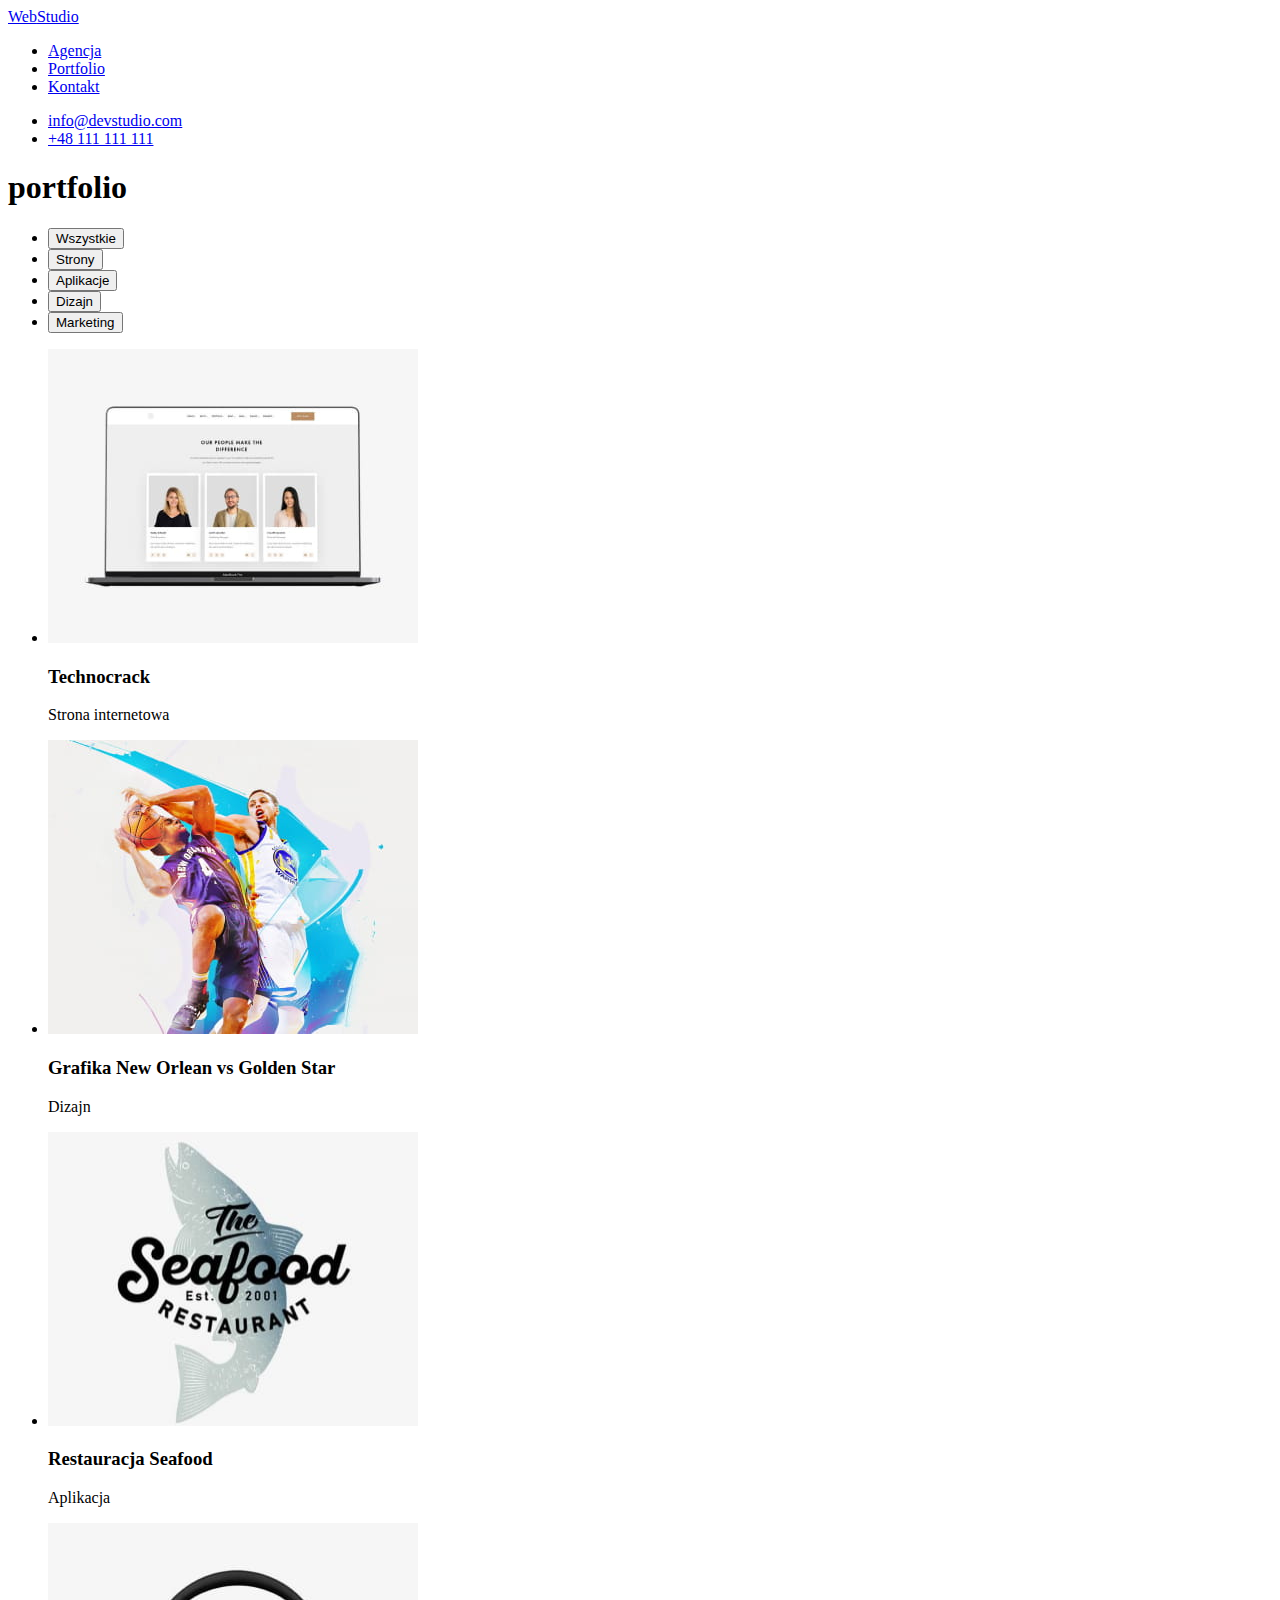
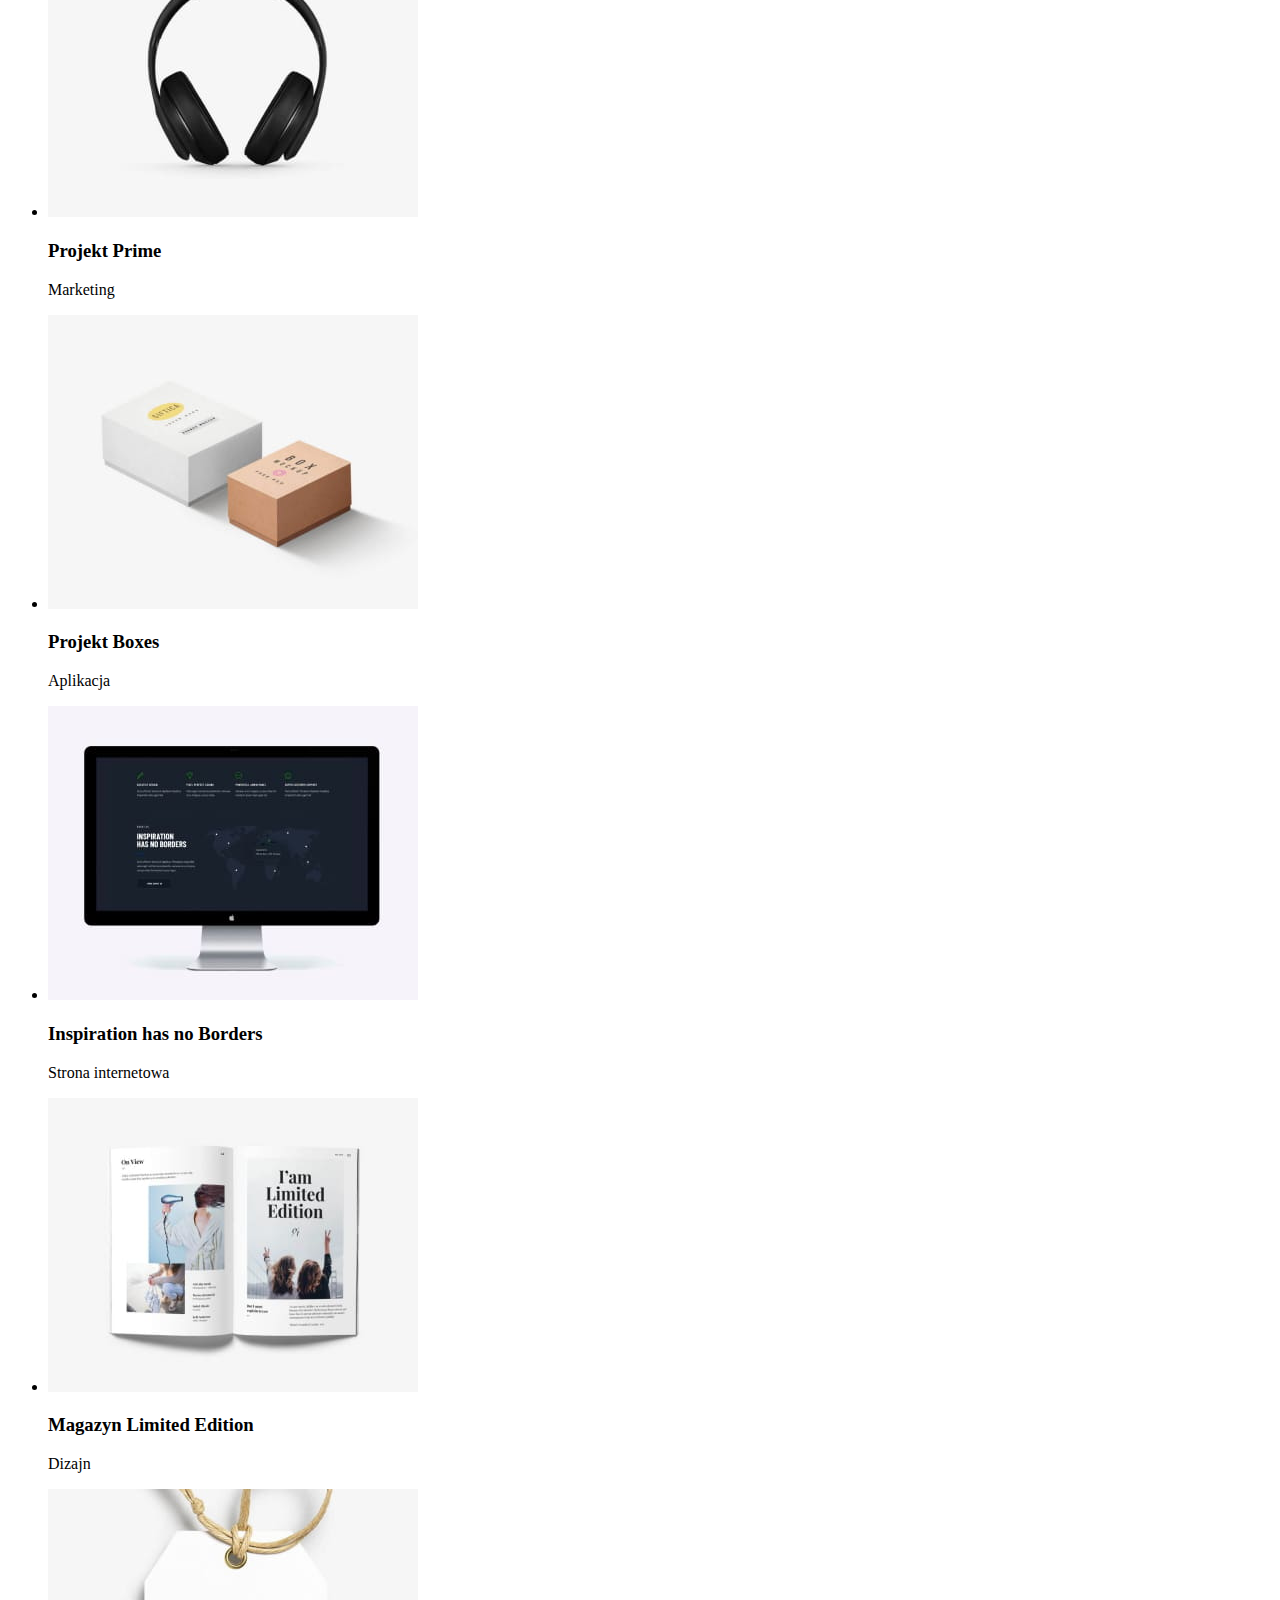
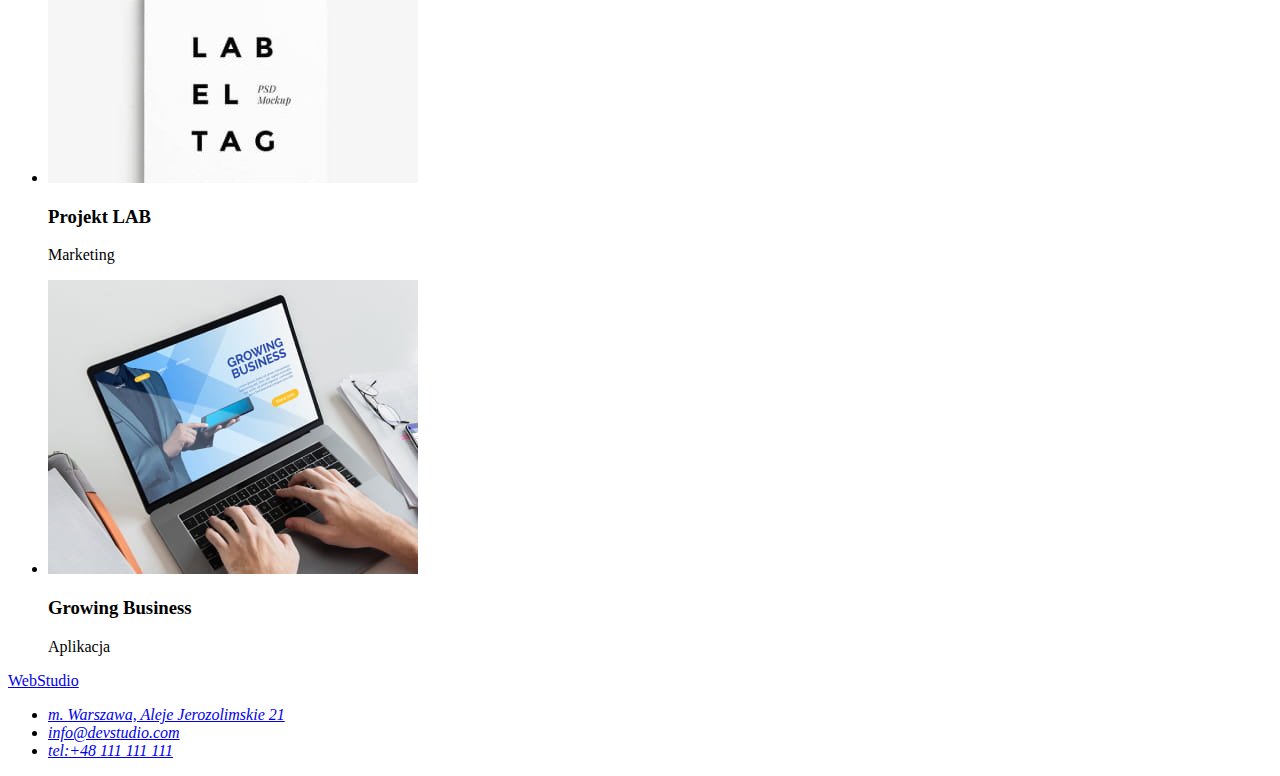
==== portfolio.html @ 1d1ec751 "dodanie plików" ====
<!DOCTYPE html>
<html lang="pl">
  <head>
    <meta charset="UTF-8" />
    <meta http-equiv="X-UA-Compatible" content="IE=edge" />
    <meta name="viewport" content="width=device-width, initial-scale=1.0" />
    <title>Portfolio</title>
    <link
      rel="stylesheet"
      href="https://cdnjs.cloudflare.com/ajax/libs/modern-normalize/1.1.0/modern-normalize.min.css"
      integrity="sha512-wpPYUAdjBVSE4KJnH1VR1HeZfpl1ub8YT/NKx4PuQ5NmX2tKuGu6U/JRp5y+Y8XG2tV+wKQpNHVUX03MfMFn9Q=="
      crossorigin="anonymous"
      referrerpolicy="no-referrer"
    />
    <link rel="preconnect" href="https://fonts.googleapis.com" />
    <link rel="preconnect" href="https://fonts.gstatic.com" crossorigin />

    <link
      href="https://fonts.googleapis.com/css2?family=Raleway:wght@700&family=Roboto:wght@400;500;700;900&display=swap"
      rel="stylesheet"
    />

    <link href="./css/styles.css" rel="stylesheet" />
  </head>
  <body>
    <header class="boxfirst">
      <div class="container container-first">
        <a href="index.html" class="brandname"><span class="pieceofbrand">Web</span>Studio</a>
        <!--dodaję span żeby kolor Web były inny od Studio-->
        <nav>
          <ul class="list-upper">
            <li>
              <a href="index.html" class="nav-link">Agencja</a>
            </li>
            <li><a href="portfolio.html" class="nav-link currentsite">Portfolio</a></li>
            <li><a href="#Kontakt" class="nav-link">Kontakt</a></li>
          </ul>
        </nav>
        <ul class="contact-links list-upper">
          <li><a href="mailto:info@devstudio.com">info@devstudio.com</a></li>
          <li><a href="tel:+48111111111">+48 111 111 111</a></li>
        </ul>
      </div>
    </header>
    <main>
      <section class="section">
        <div class="container">
          <h1 class="visually-hidden">portfolio</h1>
          <ul class="list-of-buttons">
            <li>
              <button type="button" class="button-next">Wszystkie</button>
            </li>
            <li><button type="button" class="button-next">Strony</button></li>
            <li><button type="button" class="button-next">Aplikacje</button></li>
            <li><button type="button" class="button-next">Dizajn</button></li>
            <li><button type="button" class="button-next">Marketing</button></li>
          </ul>
          <ul class="list-of-images-portfolio">
            <li class="image-border">
              <img
                src="./images/technocrack.jpg"
                alt="zespół pracowników na ekranie monitora"
                width="370"
                height="294"
              />
              <div class="border">
              <h3 class="portfolioheader">Technocrack</h3>
              <p class="portfoliodescription">Strona internetowa</p></div>
            </li>
            <li class="image-border">
              <img
                src="./images/neworlean.jpg"
                alt="grafika przedstawiająca koszykarzy"
                width="370"
                height="294"
              />
              <div class="border">
              <h3 class="portfolioheader">Grafika New Orlean vs Golden Star</h3>
              <p class="portfoliodescription">Dizajn</p></div>
            </li>
            <li class="image-border">
              <img src="./images/restaurant.jpg" alt="logo restauracji" width="370" height="294" />
              <div class="border"><h3 class="portfolioheader">Restauracja Seafood</h3>
              <p class="portfoliodescription">Aplikacja</p></div>
            </li>
            <li class="image-border">
              <img src="./images/project-prime.jpg" alt="słuchawki" width="370" height="294" />
              <div class="border"><h3 class="portfolioheader">Projekt Prime</h3>
              <p class="portfoliodescription">Marketing</p></div>
            </li>
            <li class="image-border">
              <img src="./images/project-boxex.jpg" alt="dwa pudełka" width="370" height="294" />
              <div class="border"><h3 class="portfolioheader">Projekt Boxes</h3>
              <p class="portfoliodescription">Aplikacja</p></div>
            </li>
            <li class="image-border">
              <img src="./images/inspiration.jpg" alt="ekran monitora" width="370" height="294" />
              <div class="border"><h3 class="portfolioheader">Inspiration has no Borders</h3>
              <p class="portfoliodescription">Strona internetowa</p></div>
            </li>
            <li class="image-border">
              <img src="./images/magazine.jpg" alt="otwarte czasopismo" width="370" height="294" />
              <div class="border"><h3 class="portfolioheader">Magazyn Limited Edition</h3>
              <p class="portfoliodescription">Dizajn</p></div>
            </li>
            <li class="image-border">
              <img
                src="./images/project-lab.jpg"
                alt="etykieta z nazwą projektu"
                width="370"
                height="294"
              /><div class="border">
              <h3 class="portfolioheader">Projekt LAB</h3>
              <p class="portfoliodescription">Marketing</p></div>
            </li>
            <li class="image-border">
              <img
                src="./images/growing-business.jpg"
                alt="otwarty laptop"
                width="370"
                height="294"
              /><div class="border">
              <h3 class="portfolioheader">Growing Business</h3>
              <p class="portfoliodescription">Aplikacja</p></div>
            </li>
          </ul>
        </div>
      </section>
    </main>
    <footer class="footer">
      <div class="container container-footer">
      <a href="index.html" class="brandnamefooter"><span class="pieceofbrand">Web</span>Studio</a>
      <address>
        <ul class="footerlist">
          <li>
            <a href="https://www.google.pl/" class="localization"
              >m. Warszawa, Aleje Jerozolimskie 21</a
            >
          </li>
          <li><a href="mailto:info@devstudio.com" class="contactfooter">info@devstudio.com</a></li>
          <li><a href="tel:+48111111111" class="contactfooter">tel:+48 111 111 111</a></li>
        </ul>
      </address>
    </footer>
  </div>
  </body>
</html>
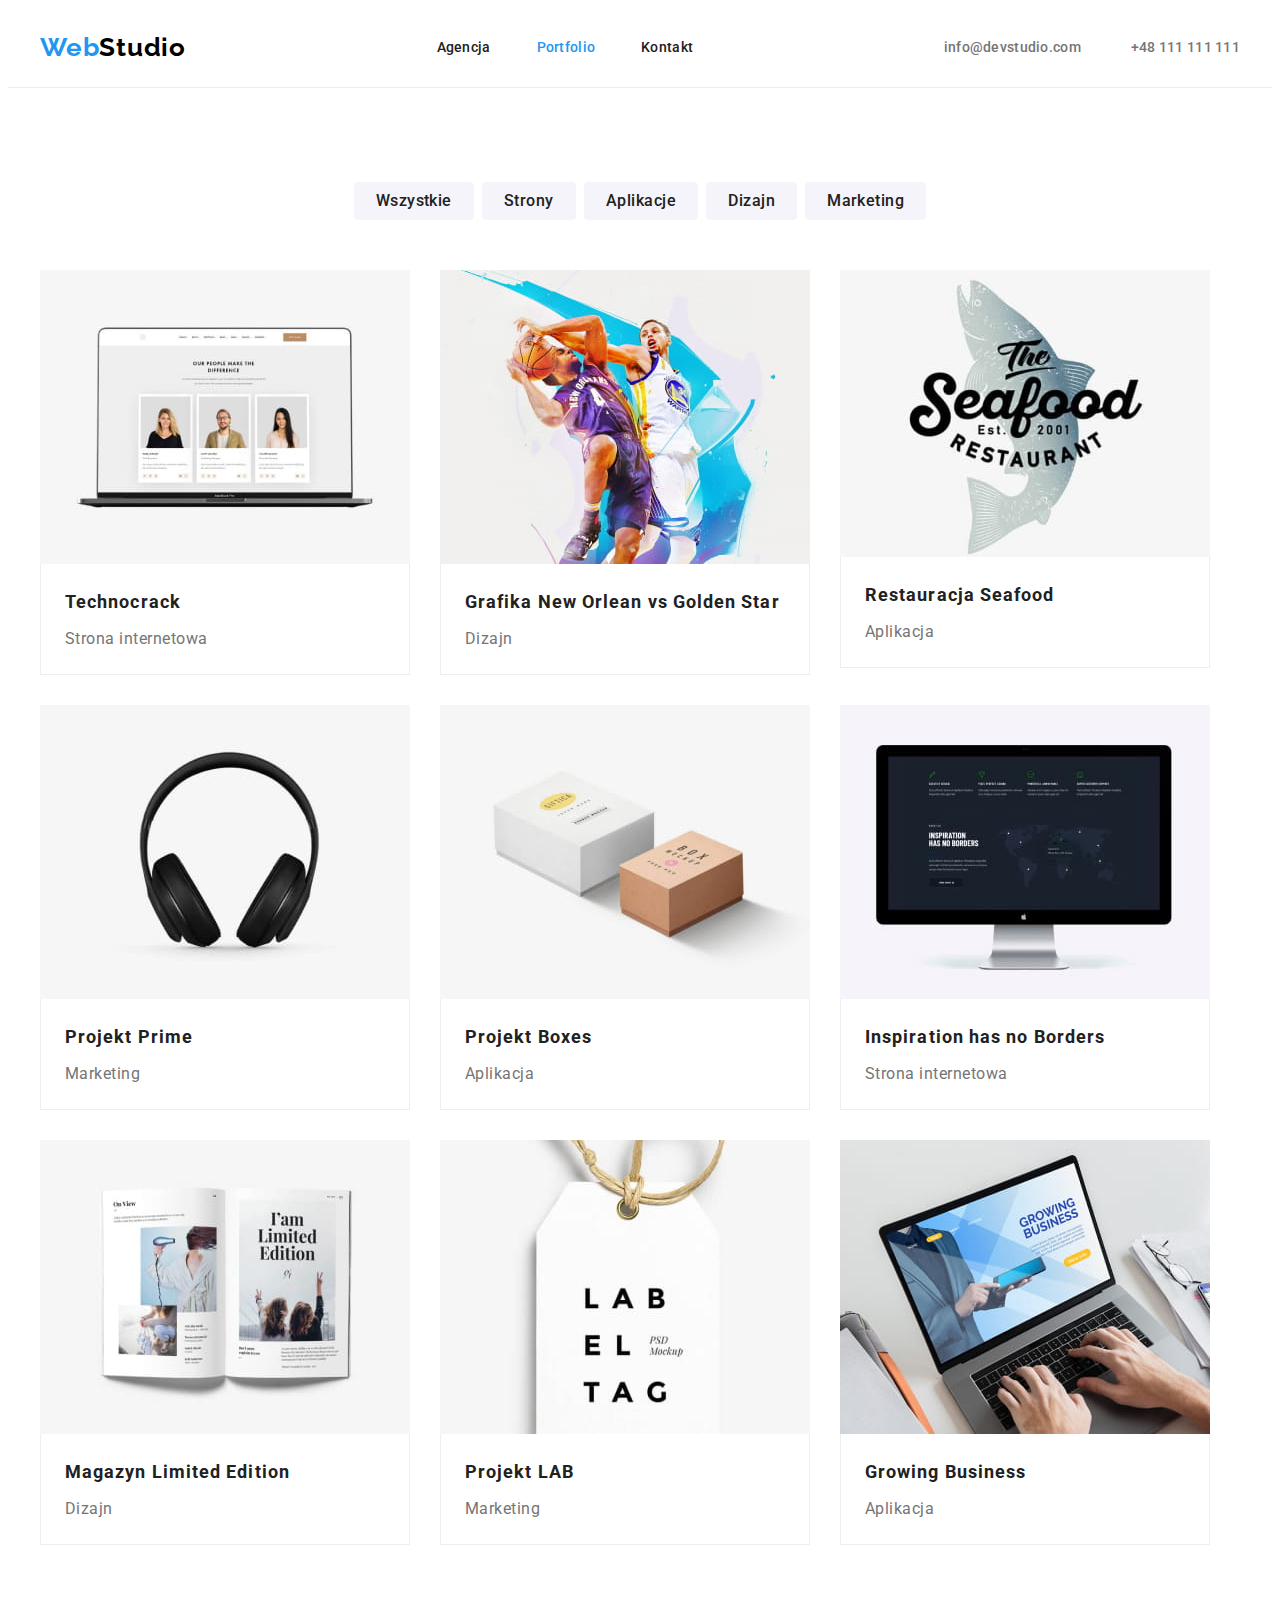
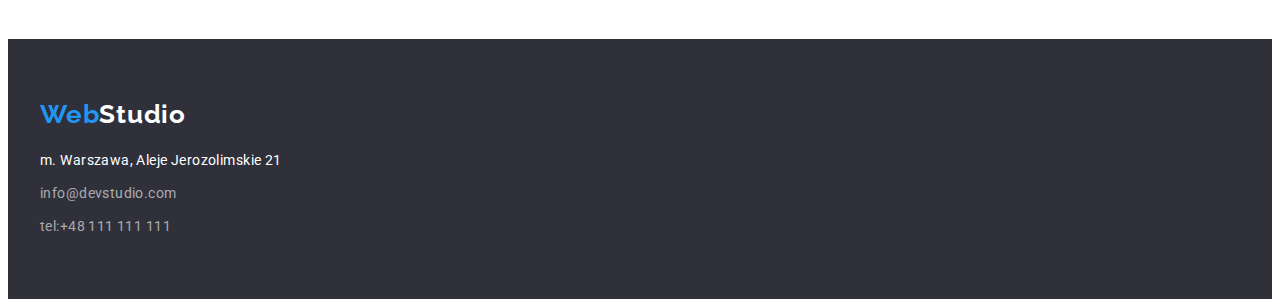
==== commit 1f07d25d: "zmiana" ====
--- a/portfolio.html
+++ b/portfolio.html
@@ -20,7 +20,7 @@
       rel="stylesheet"
     />
 
-    <link href="./css/styles.css" rel="stylesheet" />
+    <link href="./CSS/styles.css" rel="stylesheet" />
   </head>
   <body>
     <header class="boxfirst">
--- a/CSS/styles.css
+++ b/CSS/styles.css
@@ -0,0 +1,309 @@
+*,
+*::before *::after {
+  margin: 0;
+  padding: 0;
+}
+
+:root {
+  --brandcolor: #212121;
+  --secondcolor: #000000;
+  --thirdcolor: #757575;
+  --fourthcolor: #2196f3;
+  --fifhtcolor: #ffffff;
+  --sixthcolor: #2f303a;
+  --seventhcolor: #e5e5e5;
+  --eighthcolor: rgba (255, 255, 255, 0.6);
+  --ninthcolor: #f5f4fa;
+  --tenthcolor: #eeeeee;
+}
+body {
+  font-family: 'Roboto', sans-serif;
+  font-size: 14px;
+  color: var(--brandcolor);
+  background: var(--fifhtcolor);
+  letter-spacing: 0.03em;
+}
+h1,
+h2,
+h3,
+p {
+  margin: 0 auto;
+}
+img {
+  max-width: 100%;
+  height: auto;
+  display: block;
+}
+ul {
+  list-style: none;
+  padding: 0;
+  margin: 0;
+}
+a {
+  text-decoration: none;
+}
+button {
+  display: block;
+  cursor: pointer;
+  border-radius: 4px;
+  border: none;
+}
+.container {
+  width: 1200px;
+  margin: 0 auto;
+  padding: 0 15px;
+}
+.section {
+  padding-top: 94px;
+  padding-bottom: 94px;
+}
+.footer {
+  background-color: var(--sixthcolor);
+  padding-top: 60px;
+  padding-bottom: 60px;
+}
+
+.boxfirst {
+  margin: 0 auto;
+  border-bottom: 1px solid #ececec;
+}
+.container-first {
+  display: flex;
+  align-items: center;
+  padding-top: 24px;
+  padding-bottom: 25px;
+}
+.brandname {
+  font-family: 'Raleway';
+  font-size: 26px;
+  font-weight: 700;
+  color: var(--secondcolor);
+  margin-right: auto;
+  letter-spacing: 0.03em;
+}
+.pieceofbrand {
+  color: var(--fourthcolor);
+}
+.nav-link {
+  font-weight: 500;
+  text-align: left;
+  color: currentColor;
+}
+.currentsite {
+  color: var(--fourthcolor);
+}
+.list-upper {
+  display: flex;
+  gap: 46px;
+  letter-spacing: 0.02em;
+}
+.nav-link:hover,
+.nav-link:focus,
+.contact-links a:hover,
+.contact-links a:focus {
+  color: var(--fourthcolor);
+  cursor: pointer;
+}
+.contact-links {
+  font-weight: 500;
+  color: var(--thirdcolor);
+  margin-left: auto;
+  gap: 50px;
+}
+.contact-links a {
+  color: inherit;
+}
+.main-section {
+  background-color: var(--sixthcolor);
+  padding-top: 200px;
+  padding-bottom: 200px;
+}
+.main-header {
+  font-size: 44px;
+  font-weight: 900;
+  line-height: 1.36;
+  letter-spacing: 0.06em;
+  text-align: center;
+  color: var(--fifhtcolor);
+  margin-bottom: 30px;
+  width: 696px;
+}
+.buttonfirst {
+  font-size: 16px;
+  font-weight: 700;
+  line-height: 1.88;
+  letter-spacing: 0.06em;
+  text-align: center;
+  background-color: var(--fourthcolor);
+  color: #ffffff;
+  font-family: 'Roboto';
+  padding: 10px 41px;
+  align-items: center;
+  margin: 0 auto;
+}
+.list {
+  display: flex;
+  gap: 30px;
+}
+
+.loremitem {
+  flex-basis: calc((100%- 90px) / 4);
+}
+.section-ourteam {
+  padding-top: 0;
+}
+
+.visually-hidden {
+  position: absolute;
+  width: 1px;
+  height: 1px;
+  margin: -1px;
+  border: 0;
+  padding: 0;
+
+  white-space: nowrap;
+  clip-path: inset(100%);
+  clip: rect(0 0 0 0);
+  overflow: hidden;
+}
+.loremheader {
+  letter-spacing: 0.03em;
+  font-weight: 700;
+  color: var(--brandcolor);
+  margin-top: 0;
+  margin-bottom: 10px;
+}
+.loremdescrition {
+  line-height: 1.71;
+  text-align: left;
+  color: var(--thirdcolor);
+}
+.secondheader {
+  letter-spacing: 0.03em;
+  font-size: 36px;
+  font-weight: 700;
+  text-align: center;
+  color: var(--brandcolor);
+  margin-bottom: 50px;
+}
+.background-lastsection {
+  background-color: var(--ninthcolor);
+}
+
+.emloyee {
+  border-radius: [object Object]px;
+  background-color: var(--fifhtcolor);
+  box-shadow: 0px 1px 3px rgba(0, 0, 0, 0.12), 0px 1px 1px rgba(0, 0, 0, 0.14),
+    0px 2px 1px rgba(0, 0, 0, 0.2);
+  border-radius: 0px 0px 4px 4px;
+}
+.thirdheader {
+  letter-spacing: 0.03em;
+  font-size: 16px;
+  font-weight: 500;
+  text-align: center;
+  color: var(--brandcolor);
+  margin-bottom: 10px;
+}
+.employee-description {
+  padding-top: 30px;
+  padding-bottom: 30px;
+}
+.position {
+  font-size: 16px;
+  font-weight: 400;
+  text-align: center;
+  color: var(--thirdcolor);
+  letter-spacing: 0.03em;
+}
+.contactfooter {
+  line-height: 1.71;
+  color: rgba(255, 255, 255, 0.6);
+  font-style: normal;
+}
+.contactfooter:hover,
+.contactfooter:focus {
+  color: var(--fourthcolor);
+  cursor: pointer;
+}
+.localization {
+  display: block;
+  line-height: 1.71;
+  color: var(--fifhtcolor);
+  font-style: normal;
+}
+.footerlist {
+  display: block;
+}
+.footerlist > li:not(:last-child) {
+  margin-bottom: 9px;
+}
+.brandnamefooter {
+  display: block;
+  font-family: 'Raleway';
+  font-size: 26px;
+  font-weight: 700;
+  text-align: left;
+  color: var(--fifhtcolor);
+  margin-bottom: 20px;
+  letter-spacing: 0.03em;
+}
+
+.button-next {
+  border-radius: 4px;
+  font-size: 16px;
+  font-weight: 500;
+  text-align: center;
+  background-color: var(--ninthcolor);
+  color: var(--brandcolor);
+  font-family: 'Roboto';
+  padding: 6px 22px;
+  letter-spacing: 0.03em;
+  line-height: 1.62;
+}
+.list-of-buttons {
+  display: flex;
+  justify-content: center;
+  gap: 8px;
+  margin-bottom: 50px;
+}
+.button-next:hover,
+.button-next:focus {
+  color: var(--fifhtcolor);
+  background-color: var(--fourthcolor);
+  cursor: pointer;
+}
+
+.list-of-images-portfolio {
+  display: flex;
+  gap: 30px;
+  flex-wrap: wrap;
+}
+.image-border {
+  width: 370px;
+}
+.border {
+  padding-top: 20px;
+  border-right: 1px solid #eeeeee;
+  border-bottom: 1px solid #eeeeee;
+  border-left: 1px solid #eeeeee;
+  padding-left: 24px;
+  padding-right: 24px;
+  padding-bottom: 20px;
+}
+.portfolioheader {
+  font-size: 18px;
+  font-weight: 700;
+  line-height: 2;
+  letter-spacing: 0.06em;
+  text-align: left;
+  color: var(--brandcolor);
+  margin-bottom: 4px;
+}
+.portfoliodescription {
+  font-size: 16px;
+  line-height: 1.88;
+  text-align: left;
+  color: var(--thirdcolor);
+  letter-spacing: 0.03em;
+}
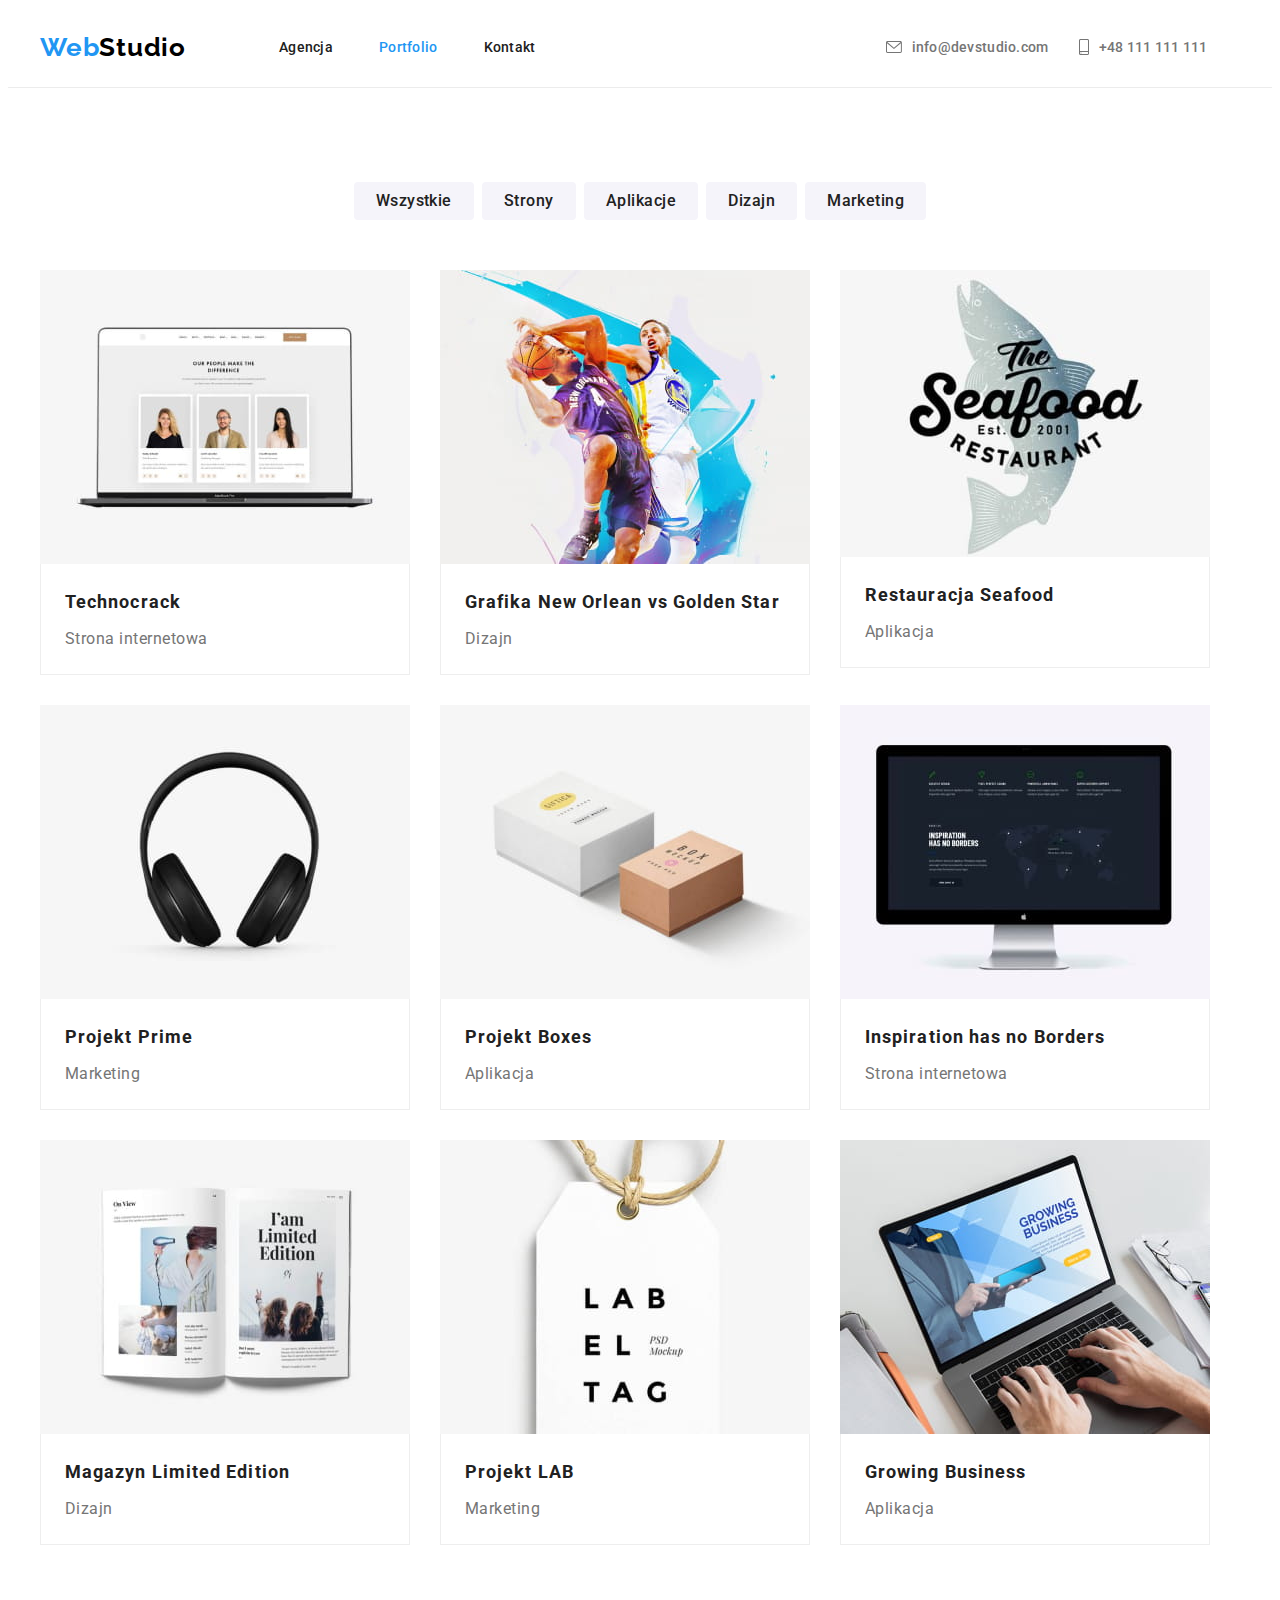
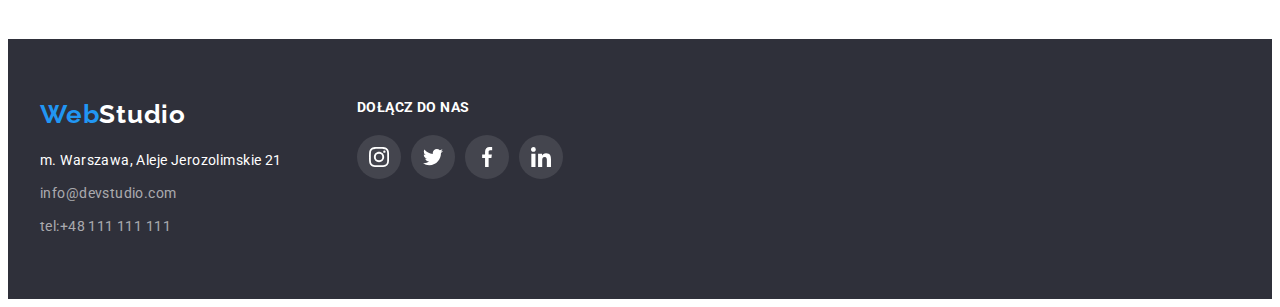
==== commit f4180ed2: "fin" ====
--- a/portfolio.html
+++ b/portfolio.html
@@ -37,8 +37,22 @@
           </ul>
         </nav>
         <ul class="contact-links list-upper">
-          <li><a href="mailto:info@devstudio.com">info@devstudio.com</a></li>
-          <li><a href="tel:+48111111111">+48 111 111 111</a></li>
+          <li>
+            <a class="mail" href="mailto:info@devstudio.com">
+              <svg class="post-img" width="16" height="12">
+                <use href="./icons.svg#icon-envelope"></use>
+              </svg>
+              info@devstudio.com</a
+            >
+          </li>
+          <li>
+            <a class="smartphone" href="tel:+48111111111">
+              <svg class="smartphone-img" width="10" height="16">
+                <use href="./icons.svg#icon-smartphone"></use>
+              </svg>
+              +48 111 111 111</a
+            >
+          </li>
         </ul>
       </div>
     </header>
@@ -64,8 +78,9 @@
                 height="294"
               />
               <div class="border">
-              <h3 class="portfolioheader">Technocrack</h3>
-              <p class="portfoliodescription">Strona internetowa</p></div>
+                <h3 class="portfolioheader">Technocrack</h3>
+                <p class="portfoliodescription">Strona internetowa</p>
+              </div>
             </li>
             <li class="image-border">
               <img
@@ -75,33 +90,44 @@
                 height="294"
               />
               <div class="border">
-              <h3 class="portfolioheader">Grafika New Orlean vs Golden Star</h3>
-              <p class="portfoliodescription">Dizajn</p></div>
+                <h3 class="portfolioheader">Grafika New Orlean vs Golden Star</h3>
+                <p class="portfoliodescription">Dizajn</p>
+              </div>
             </li>
             <li class="image-border">
               <img src="./images/restaurant.jpg" alt="logo restauracji" width="370" height="294" />
-              <div class="border"><h3 class="portfolioheader">Restauracja Seafood</h3>
-              <p class="portfoliodescription">Aplikacja</p></div>
+              <div class="border">
+                <h3 class="portfolioheader">Restauracja Seafood</h3>
+                <p class="portfoliodescription">Aplikacja</p>
+              </div>
             </li>
             <li class="image-border">
               <img src="./images/project-prime.jpg" alt="słuchawki" width="370" height="294" />
-              <div class="border"><h3 class="portfolioheader">Projekt Prime</h3>
-              <p class="portfoliodescription">Marketing</p></div>
+              <div class="border">
+                <h3 class="portfolioheader">Projekt Prime</h3>
+                <p class="portfoliodescription">Marketing</p>
+              </div>
             </li>
             <li class="image-border">
               <img src="./images/project-boxex.jpg" alt="dwa pudełka" width="370" height="294" />
-              <div class="border"><h3 class="portfolioheader">Projekt Boxes</h3>
-              <p class="portfoliodescription">Aplikacja</p></div>
+              <div class="border">
+                <h3 class="portfolioheader">Projekt Boxes</h3>
+                <p class="portfoliodescription">Aplikacja</p>
+              </div>
             </li>
             <li class="image-border">
               <img src="./images/inspiration.jpg" alt="ekran monitora" width="370" height="294" />
-              <div class="border"><h3 class="portfolioheader">Inspiration has no Borders</h3>
-              <p class="portfoliodescription">Strona internetowa</p></div>
+              <div class="border">
+                <h3 class="portfolioheader">Inspiration has no Borders</h3>
+                <p class="portfoliodescription">Strona internetowa</p>
+              </div>
             </li>
             <li class="image-border">
               <img src="./images/magazine.jpg" alt="otwarte czasopismo" width="370" height="294" />
-              <div class="border"><h3 class="portfolioheader">Magazyn Limited Edition</h3>
-              <p class="portfoliodescription">Dizajn</p></div>
+              <div class="border">
+                <h3 class="portfolioheader">Magazyn Limited Edition</h3>
+                <p class="portfoliodescription">Dizajn</p>
+              </div>
             </li>
             <li class="image-border">
               <img
@@ -109,9 +135,11 @@
                 alt="etykieta z nazwą projektu"
                 width="370"
                 height="294"
-              /><div class="border">
-              <h3 class="portfolioheader">Projekt LAB</h3>
-              <p class="portfoliodescription">Marketing</p></div>
+              />
+              <div class="border">
+                <h3 class="portfolioheader">Projekt LAB</h3>
+                <p class="portfoliodescription">Marketing</p>
+              </div>
             </li>
             <li class="image-border">
               <img
@@ -119,29 +147,71 @@
                 alt="otwarty laptop"
                 width="370"
                 height="294"
-              /><div class="border">
-              <h3 class="portfolioheader">Growing Business</h3>
-              <p class="portfoliodescription">Aplikacja</p></div>
+              />
+              <div class="border">
+                <h3 class="portfolioheader">Growing Business</h3>
+                <p class="portfoliodescription">Aplikacja</p>
+              </div>
             </li>
           </ul>
         </div>
       </section>
     </main>
     <footer class="footer">
-      <div class="container container-footer">
-      <a href="index.html" class="brandnamefooter"><span class="pieceofbrand">Web</span>Studio</a>
-      <address>
-        <ul class="footerlist">
-          <li>
-            <a href="https://www.google.pl/" class="localization"
-              >m. Warszawa, Aleje Jerozolimskie 21</a
-            >
-          </li>
-          <li><a href="mailto:info@devstudio.com" class="contactfooter">info@devstudio.com</a></li>
-          <li><a href="tel:+48111111111" class="contactfooter">tel:+48 111 111 111</a></li>
-        </ul>
-      </address>
+      <div class="container footercontainer">
+        <div class="footerbrandparagraph">
+          <a href="index.html" class="brandnamefooter"
+            ><span class="pieceofbrand">Web</span>Studio</a
+          >
+          <address>
+            <ul class="footerlist">
+              <li>
+                <a href="https://www.google.pl/" class="localization"
+                  >m. Warszawa, Aleje Jerozolimskie 21</a
+                >
+              </li>
+              <li>
+                <a href="mailto:info@devstudio.com" class="contactfooter">info@devstudio.com</a>
+              </li>
+              <li><a href="tel:+48111111111" class="contactfooter">tel:+48 111 111 111</a></li>
+            </ul>
+          </address>
+        </div>
+        <div class="footersocials">
+          <p class="joinus">dołącz do nas</p>
+          <ul class="flexclickfooter">
+            <li>
+              <a href="https://www.instagram.com/" target="_blank"
+                ><svg class="instagramclick clickfooter" width="44" height="44">
+                  <use
+                    width="20"
+                    x="12"
+                    class="org"
+                    href="./sprite.svg#icon-instagramorg"
+                  ></use></svg
+              ></a>
+            </li>
+            <li>
+              <a href="https://www.twitter.com/" target="_blank"
+                ><svg class="twitterclick clickfooter" width="44" height="44">
+                  <use width="20" x="12" href="./icons.svg#icon-twitterorg"></use></svg
+              ></a>
+            </li>
+            <li>
+              <a href="https://www.facebook.com/" target="_blank"
+                ><svg class="facebookclick clickfooter" width="44" height="44">
+                  <use width="20" x="12" href="./icons.svg#icon-facebookorg"></use></svg
+              ></a>
+            </li>
+            <li>
+              <a href="https://www.linkedin.com/" target="_blank"
+                ><svg class="linkedinclick clickfooter" width="44" height="44">
+                  <use width="20px" x="12" class="org" href="./icons.svg#icon-linkedin"></use></svg
+              ></a>
+            </li>
+          </ul>
+        </div>
+      </div>
     </footer>
-  </div>
   </body>
 </html>
--- a/CSS/styles.css
+++ b/CSS/styles.css
@@ -29,6 +29,7 @@
 p {
   margin: 0 auto;
 }
+
 img {
   max-width: 100%;
   height: auto;
@@ -41,6 +42,7 @@
 }
 a {
   text-decoration: none;
+  margin: 0;
 }
 button {
   display: block;
@@ -78,7 +80,7 @@
   font-size: 26px;
   font-weight: 700;
   color: var(--secondcolor);
-  margin-right: auto;
+  margin-right: 93px;
   letter-spacing: 0.03em;
 }
 .pieceofbrand {
@@ -97,26 +99,59 @@
   gap: 46px;
   letter-spacing: 0.02em;
 }
+.post-img {
+  margin-right: 10px;
+  fill: currentColor;
+}
+.mail:hover,
+.mail:focus {
+  fill: var(--fourthcolor);
+  color: var(--fourthcolor);
+}
+
+.smartphone-img {
+  margin-right: 10px;
+  fill: currentColor;
+}
+
+.smartphone:hover,
+.smartphone:focus {
+  fill: var(--fourthcolor);
+  color: var(--fourthcolor);
+}
+.mail,
+.smartphone {
+  display: flex;
+  align-items: center;
+}
 .nav-link:hover,
-.nav-link:focus,
-.contact-links a:hover,
-.contact-links a:focus {
+.nav-link:focus {
   color: var(--fourthcolor);
   cursor: pointer;
 }
 .contact-links {
+  color: var(--thirdcolor);
+  margin-left: 350px;
+  gap: 30px;
+}
+.contact-links a {
   font-weight: 500;
-  color: var(--thirdcolor);
-  margin-left: auto;
-  gap: 50px;
-}
-.contact-links a {
-  color: inherit;
+  color: currentColor;
+  letter-spacing: 0.02em;
+  font-size: 14px;
 }
 .main-section {
   background-color: var(--sixthcolor);
   padding-top: 200px;
   padding-bottom: 200px;
+  background-image: linear-gradient(rgba(47, 48, 58, 0.4) 50%, rgba(47, 48, 58, 0.4) 50%),
+    url(../images/backgroundimage.jpg);
+  background-repeat: no-repeat;
+  background-size: cover;
+
+  max-width: 1600px;
+  height: 600px;
+  margin: 0 auto;
 }
 .main-header {
   font-size: 44px;
@@ -149,6 +184,19 @@
 .loremitem {
   flex-basis: calc((100%- 90px) / 4);
 }
+.lorem-background {
+  display: flex;
+  width: 270px;
+  height: 120px;
+  justify-content: center;
+  align-items: center;
+  background-color: #f5f4fa;
+  border-radius: 4px;
+}
+.loremsection {
+  padding-top: 30px;
+}
+
 .section-ourteam {
   padding-top: 0;
 }
@@ -170,8 +218,8 @@
   letter-spacing: 0.03em;
   font-weight: 700;
   color: var(--brandcolor);
-  margin-top: 0;
   margin-bottom: 10px;
+  font-size: 14px;
 }
 .loremdescrition {
   line-height: 1.71;
@@ -207,7 +255,7 @@
 }
 .employee-description {
   padding-top: 30px;
-  padding-bottom: 30px;
+  padding-bottom: 16px;
 }
 .position {
   font-size: 16px;
@@ -215,6 +263,41 @@
   text-align: center;
   color: var(--thirdcolor);
   letter-spacing: 0.03em;
+}
+
+.flexclick {
+  display: flex;
+  gap: 10px;
+  justify-content: center;
+  padding-bottom: 30px;
+  fill: #afb1b8;
+}
+.sociallinks {
+  fill: #afb1b8;
+}
+
+.instagramclick:hover,
+.linkedinclick:hover,
+.facebookclick:hover,
+.twitterclick:hover {
+  cursor: pointer;
+  fill: var(--fifhtcolor);
+  background: var(--fourthcolor);
+  border-radius: 100%;
+}
+.customer {
+  display: flex;
+  justify-content: center;
+  align-items: center;
+  width: 170px;
+  height: 92px;
+  border: 1px solid #afb1b8;
+  border-radius: 4px;
+}
+.customer:hover {
+  fill: #2196f3;
+  border-color: #2196f3;
+  cursor: pointer;
 }
 .contactfooter {
   line-height: 1.71;
@@ -238,6 +321,7 @@
 .footerlist > li:not(:last-child) {
   margin-bottom: 9px;
 }
+
 .brandnamefooter {
   display: block;
   font-family: 'Raleway';
@@ -246,7 +330,56 @@
   text-align: left;
   color: var(--fifhtcolor);
   margin-bottom: 20px;
-  letter-spacing: 0.03em;
+  margin-right: 171px;
+  letter-spacing: 0.03em;
+}
+.localization {
+  margin-right: 70px;
+}
+.joinus {
+  font-family: Roboto;
+  font-size: 14px;
+  font-weight: 700;
+  line-height: 16px;
+  letter-spacing: 0.03em;
+  text-align: left;
+  text-transform: uppercase;
+  color: var(--fifhtcolor);
+
+  margin-bottom: 20px;
+}
+.flexclickfooter {
+  display: flex;
+  gap: 10px;
+
+  fill: var(--fifhtcolor);
+}
+.clickfooter {
+  fill: var(--fifhtcolor);
+  background: rgba(255, 255, 255, 0.1);
+  border-radius: 100%;
+}
+
+.linkedinclick:hover:focus {
+  cursor: pointer;
+  fill: var(--fifhtcolor);
+  background: var(--fourthcolor);
+  border-radius: 100%;
+}
+.facebookclick:hover:focus {
+  cursor: pointer;
+  fill: var(--fifhtcolor);
+  background: var(--fourthcolor);
+  border-radius: 100%;
+}
+.twitterclick:hover:focus {
+  cursor: pointer;
+  fill: var(--fifhtcolor);
+  background: var(--fourthcolor);
+  border-radius: 100%;
+}
+.footercontainer {
+  display: flex;
 }
 
 .button-next {
@@ -261,6 +394,7 @@
   letter-spacing: 0.03em;
   line-height: 1.62;
 }
+
 .list-of-buttons {
   display: flex;
   justify-content: center;
@@ -272,6 +406,8 @@
   color: var(--fifhtcolor);
   background-color: var(--fourthcolor);
   cursor: pointer;
+  box-shadow: 0px 3px 1px rgba(0, 0, 0, 0.1), 0px 1px 2px rgba(0, 0, 0, 0.08),
+    0px 2px 2px rgba(0, 0, 0, 0.12);
 }
 
 .list-of-images-portfolio {
@@ -281,6 +417,10 @@
 }
 .image-border {
   width: 370px;
+}
+.image-border:hover {
+  box-shadow: 0px 1px 1px rgba(0, 0, 0, 0.12), 0px 4px 4px rgba(0, 0, 0, 0.06),
+    1px 4px 6px rgba(0, 0, 0, 0.16);
 }
 .border {
   padding-top: 20px;
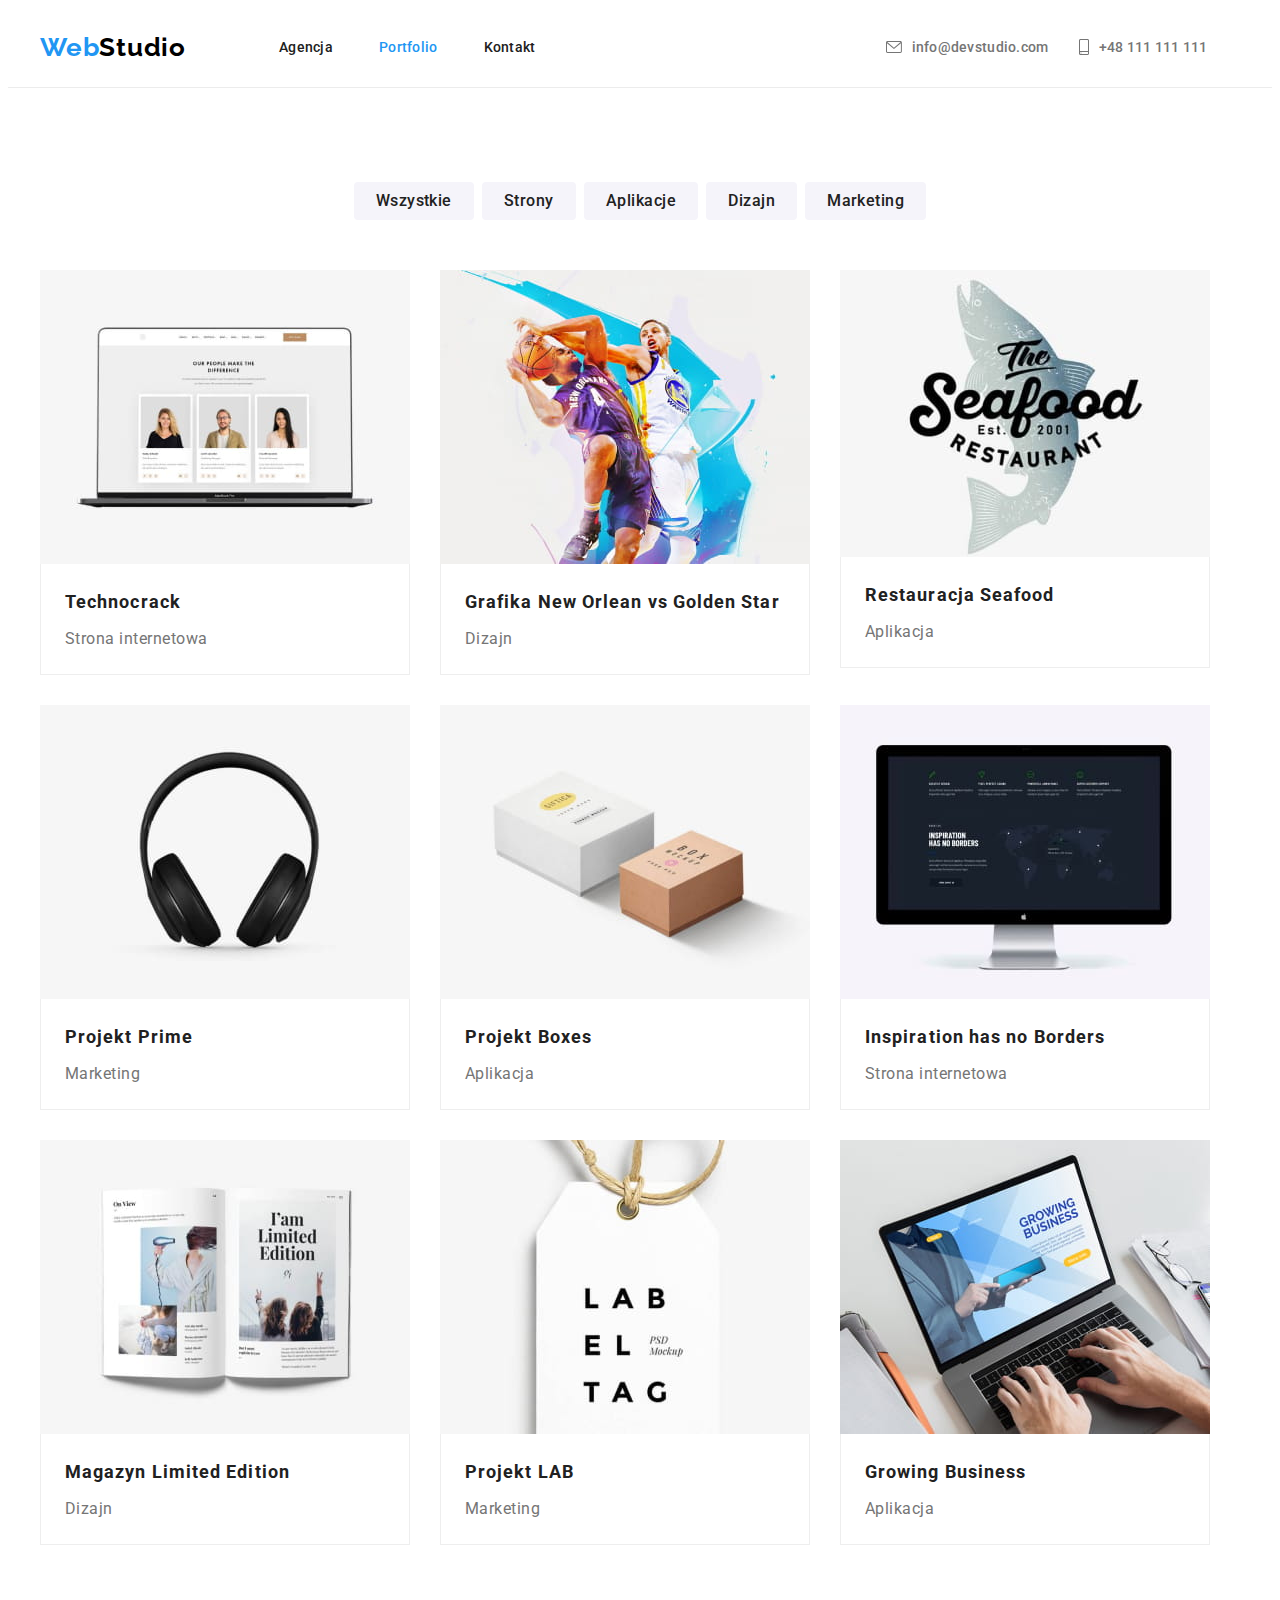
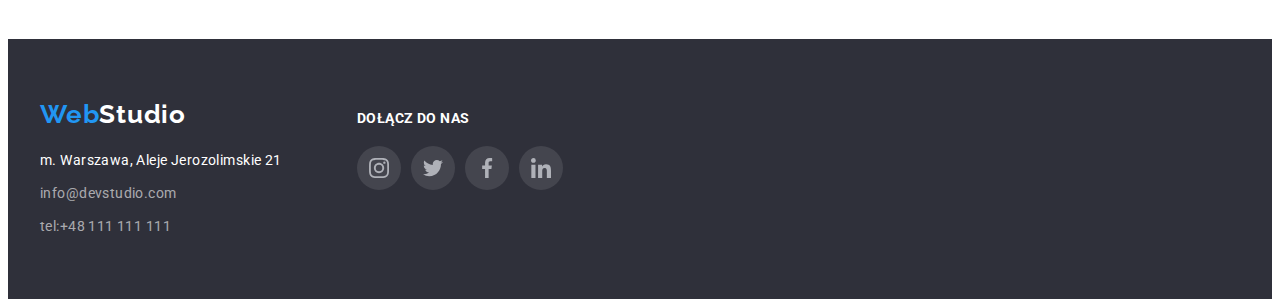
==== commit 9592a085: "okay" ====
--- a/portfolio.html
+++ b/portfolio.html
@@ -160,58 +160,41 @@
     <footer class="footer">
       <div class="container footercontainer">
         <div class="footerbrandparagraph">
-          <a href="index.html" class="brandnamefooter"
-            ><span class="pieceofbrand">Web</span>Studio</a
-          >
-          <address>
-            <ul class="footerlist">
-              <li>
-                <a href="https://www.google.pl/" class="localization"
-                  >m. Warszawa, Aleje Jerozolimskie 21</a
-                >
-              </li>
-              <li>
-                <a href="mailto:info@devstudio.com" class="contactfooter">info@devstudio.com</a>
-              </li>
-              <li><a href="tel:+48111111111" class="contactfooter">tel:+48 111 111 111</a></li>
-            </ul>
-          </address>
-        </div>
-        <div class="footersocials">
-          <p class="joinus">dołącz do nas</p>
-          <ul class="flexclickfooter">
-            <li>
-              <a href="https://www.instagram.com/" target="_blank"
-                ><svg class="instagramclick clickfooter" width="44" height="44">
-                  <use
-                    width="20"
-                    x="12"
-                    class="org"
-                    href="./sprite.svg#icon-instagramorg"
-                  ></use></svg
-              ></a>
-            </li>
-            <li>
-              <a href="https://www.twitter.com/" target="_blank"
-                ><svg class="twitterclick clickfooter" width="44" height="44">
-                  <use width="20" x="12" href="./icons.svg#icon-twitterorg"></use></svg
-              ></a>
-            </li>
-            <li>
-              <a href="https://www.facebook.com/" target="_blank"
-                ><svg class="facebookclick clickfooter" width="44" height="44">
-                  <use width="20" x="12" href="./icons.svg#icon-facebookorg"></use></svg
-              ></a>
-            </li>
-            <li>
-              <a href="https://www.linkedin.com/" target="_blank"
-                ><svg class="linkedinclick clickfooter" width="44" height="44">
-                  <use width="20px" x="12" class="org" href="./icons.svg#icon-linkedin"></use></svg
-              ></a>
-            </li>
-          </ul>
-        </div>
+        <a href="index.html" class="brandnamefooter"><span class="pieceofbrand">Web</span>Studio</a>
+        <address>
+          <ul class="footerlist">
+            <li>
+              <a href="https://www.google.pl/" class="localization"
+                >m. Warszawa, Aleje Jerozolimskie 21</a>
+            </li>
+            <li>
+              <a href="mailto:info@devstudio.com" class="contactfooter">info@devstudio.com</a>
+            </li>
+            <li><a href="tel:+48111111111" class="contactfooter">tel:+48 111 111 111</a></li>
+          </ul>
+        </address>
       </div>
+      <div class=>
+      <p class="joinus">dołącz do nas</p>
+       <ul class="flexclickfooter"> <li><a  href="https://www.instagram.com/" 
+                target="_blank"  class="sociallinks clickfooter"><svg class="instagramclick">
+                  <use href="./sprite.svg#icon-instagram"></use>
+                </svg></a></li>
+                <li><a href="https://www.twitter.com/" 
+                target="_blank"  class="sociallinks clickfooter"><svg class="twitterclick">
+                  <use href="./sprite.svg#icon-twitter"></use>
+                </svg></a></li>
+                <li><a href="https://www.facebook.com/" 
+                target="_blank"  class="sociallinks clickfooter"><svg class="facebookclick">
+                  <use href="./sprite.svg#icon-facebook"></use>
+                </svg></a></li>
+                <li><a href="https://www.linkedin.com/" 
+                target="_blank"  class="sociallinks clickfooter"><svg class="linkedinclick">
+                  <use href="./sprite.svg#icon-linkedin"></use>
+                </svg></a></li>
+              </ul>
+                </div>
+          </div>
     </footer>
   </body>
 </html>
--- a/CSS/styles.css
+++ b/CSS/styles.css
@@ -192,9 +192,7 @@
   align-items: center;
   background-color: #f5f4fa;
   border-radius: 4px;
-}
-.loremsection {
-  padding-top: 30px;
+  margin-bottom: 30px;
 }
 
 .section-ourteam {
@@ -273,17 +271,32 @@
   fill: #afb1b8;
 }
 .sociallinks {
-  fill: #afb1b8;
-}
-
-.instagramclick:hover,
-.linkedinclick:hover,
-.facebookclick:hover,
-.twitterclick:hover {
-  cursor: pointer;
-  fill: var(--fifhtcolor);
+  display: flex;
+  color: #afb1b8;
+  justify-content: center;
+  align-items: center;
+  width: 44px;
+  height: 44px;
+  border-radius: 50%;
+}
+.sociallinks:hover,
+.sociallinks:focus {
+  cursor: pointer;
+  color: var(--fifhtcolor);
   background: var(--fourthcolor);
-  border-radius: 100%;
+}
+.instagramclick,
+.linkedinclick,
+.facebookclick,
+.twitterclick {
+  fill: currentColor;
+  width: 20px;
+  height: 20px;
+}
+.flexclickcustomers {
+  display: flex;
+  gap: 30px;
+  justify-content: center;
 }
 .customer {
   display: flex;
@@ -293,9 +306,14 @@
   height: 92px;
   border: 1px solid #afb1b8;
   border-radius: 4px;
-}
-.customer:hover {
-  fill: #2196f3;
+  color: #afb1b8;
+}
+.client {
+  fill: currentColor;
+}
+.customer:hover,
+.customer:focus {
+  color: #2196f3;
   border-color: #2196f3;
   cursor: pointer;
 }
@@ -355,31 +373,13 @@
   fill: var(--fifhtcolor);
 }
 .clickfooter {
-  fill: var(--fifhtcolor);
   background: rgba(255, 255, 255, 0.1);
-  border-radius: 100%;
-}
-
-.linkedinclick:hover:focus {
-  cursor: pointer;
-  fill: var(--fifhtcolor);
-  background: var(--fourthcolor);
-  border-radius: 100%;
-}
-.facebookclick:hover:focus {
-  cursor: pointer;
-  fill: var(--fifhtcolor);
-  background: var(--fourthcolor);
-  border-radius: 100%;
-}
-.twitterclick:hover:focus {
-  cursor: pointer;
-  fill: var(--fifhtcolor);
-  background: var(--fourthcolor);
-  border-radius: 100%;
-}
+  border-radius: 50%;
+}
+
 .footercontainer {
   display: flex;
+  align-items: baseline;
 }
 
 .button-next {
@@ -418,7 +418,8 @@
 .image-border {
   width: 370px;
 }
-.image-border:hover {
+.image-border:hover,
+.image-border:focus {
   box-shadow: 0px 1px 1px rgba(0, 0, 0, 0.12), 0px 4px 4px rgba(0, 0, 0, 0.06),
     1px 4px 6px rgba(0, 0, 0, 0.16);
 }
